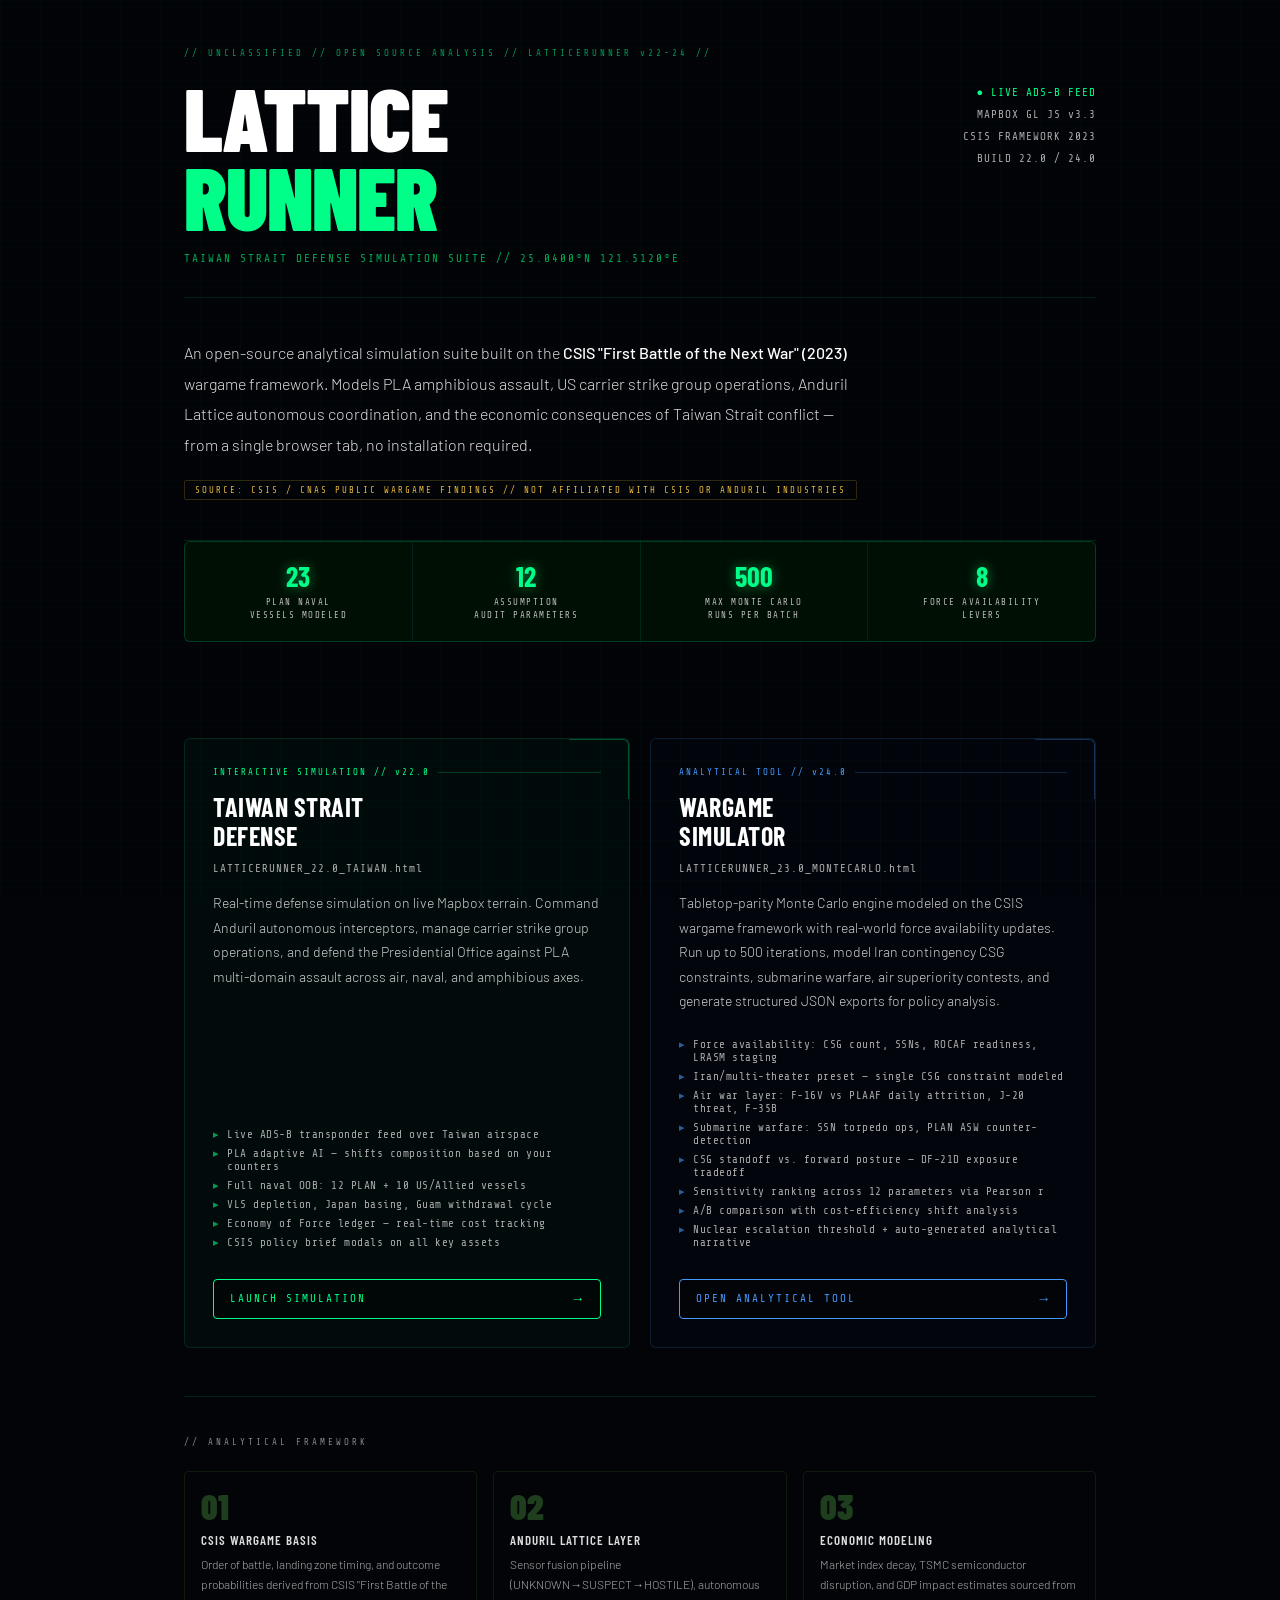
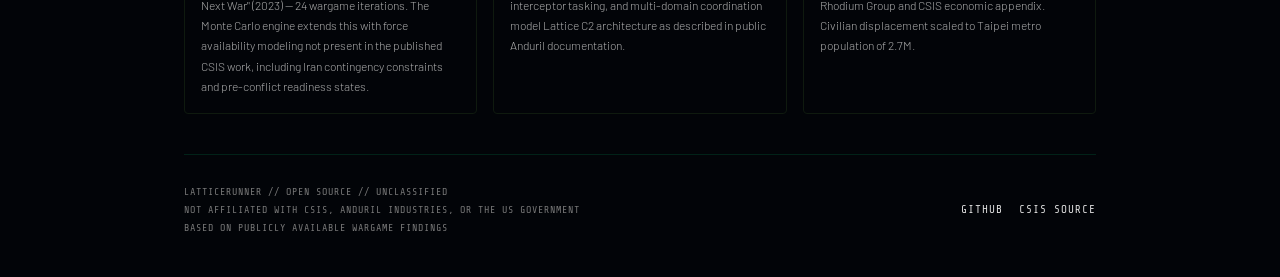
==== index.html @ 4194c7e8 "Add files via upload" ====
<!DOCTYPE html>
<html lang="en">
<head>
<meta charset="UTF-8">
<meta name="viewport" content="width=device-width, initial-scale=1.0">
<title>LATTICERUNNER — Taiwan Strait Defense System</title>
<style>
@import url('https://fonts.googleapis.com/css2?family=Share+Tech+Mono&family=Barlow+Condensed:wght@300;400;600;700;900&family=Barlow:wght@300;400&display=swap');

:root {
    --green:   #00ff88;
    --dim:     #00aa55;
    --red:     #ff3344;
    --gold:    #ffcc44;
    --blue:    #4499ff;
    --bg:      #020408;
    --panel:   rgba(0,255,136,0.03);
    --border:  rgba(0,255,136,0.12);
}

* { box-sizing: border-box; margin: 0; padding: 0; }

body {
    background: var(--bg);
    color: #ddd;
    font-family: 'Barlow', sans-serif;
    font-weight: 300;
    min-height: 100vh;
    overflow-x: hidden;
}

/* ── GRID BACKGROUND ── */
body::before {
    content: '';
    position: fixed; inset: 0;
    background-image:
        linear-gradient(rgba(0,255,136,0.025) 1px, transparent 1px),
        linear-gradient(90deg, rgba(0,255,136,0.025) 1px, transparent 1px);
    background-size: 40px 40px;
    pointer-events: none; z-index: 0;
}

/* ── SCAN LINE ── */
body::after {
    content: '';
    position: fixed; inset: 0;
    background: repeating-linear-gradient(
        0deg, transparent, transparent 2px,
        rgba(0,0,0,0.03) 2px, rgba(0,0,0,0.03) 4px
    );
    pointer-events: none; z-index: 0;
}

.wrap {
    position: relative; z-index: 1;
    max-width: 960px; margin: 0 auto;
    padding: 0 24px;
}

/* ── HEADER ── */
header {
    padding: 48px 0 0;
    border-bottom: 1px solid var(--border);
    margin-bottom: 0;
}

.header-top {
    display: flex; align-items: flex-start;
    justify-content: space-between;
    margin-bottom: 32px;
}

.classification {
    font-family: 'Share Tech Mono', monospace;
    font-size: 9px; letter-spacing: 3px;
    color: var(--green); opacity: 0.6;
    margin-bottom: 20px;
}

.title-block h1 {
    font-family: 'Barlow Condensed', sans-serif;
    font-weight: 900;
    font-size: clamp(52px, 8vw, 88px);
    line-height: 0.9;
    letter-spacing: -1px;
    color: #fff;
    text-transform: uppercase;
}

.title-block h1 span {
    color: var(--green);
    display: block;
}

.title-block .sub {
    font-family: 'Share Tech Mono', monospace;
    font-size: 11px; letter-spacing: 2px;
    color: var(--dim); margin-top: 16px;
}

.status-cluster {
    text-align: right;
    font-family: 'Share Tech Mono', monospace;
    font-size: 11px; color: #aaa;
    letter-spacing: 1px; line-height: 2;
    padding-top: 4px;
}

.status-cluster .live {
    color: var(--green);
    animation: blink 1.8s ease-in-out infinite;
}

@keyframes blink {
    0%,100% { opacity: 1; }
    50%      { opacity: 0.3; }
}

/* ── MISSION STATEMENT ── */
.mission {
    padding: 40px 0;
    border-bottom: 1px solid var(--border);
}

.mission p {
    font-size: 16px; line-height: 1.9; color: #ddd;
    max-width: 680px;
}

.mission p strong { color: #fff; font-weight: 500; }

.csis-badge {
    display: inline-block; margin-top: 20px;
    font-family: 'Share Tech Mono', monospace;
    font-size: 9px; letter-spacing: 2px;
    color: var(--gold); opacity: 0.9;
    border: 1px solid rgba(255,204,68,0.2);
    padding: 4px 10px; border-radius: 2px;
}

/* ── TOOL CARDS ── */
.tools {
    padding: 48px 0;
    display: grid;
    grid-template-columns: 1fr 1fr;
    gap: 20px;
}

@media (max-width: 680px) {
    .tools { grid-template-columns: 1fr; }
    .header-top { flex-direction: column; gap: 24px; }
    .status-cluster { text-align: left; }
}

.tool-card {
    background: var(--panel);
    border: 1px solid var(--border);
    border-radius: 6px;
    padding: 28px;
    display: flex; flex-direction: column;
    position: relative; overflow: hidden;
    transition: border-color 0.2s, background 0.2s;
    text-decoration: none;
    cursor: pointer;
}

.tool-card::before {
    content: '';
    position: absolute; top: 0; left: 0; right: 0;
    height: 2px;
    background: linear-gradient(90deg, transparent, var(--accent), transparent);
    opacity: 0; transition: opacity 0.2s;
}

.tool-card:hover { border-color: var(--accent); background: rgba(0,255,136,0.05); }
.tool-card:hover::before { opacity: 1; }

.tool-card.primary   { --accent: var(--green); }
.tool-card.secondary { --accent: var(--blue); border-color: rgba(68,153,255,0.15); background: rgba(68,153,255,0.02); }
.tool-card.secondary:hover { border-color: var(--blue); background: rgba(68,153,255,0.05); }

.tool-tag {
    font-family: 'Share Tech Mono', monospace;
    font-size: 9px; letter-spacing: 2px;
    color: var(--accent); margin-bottom: 16px;
    display: flex; align-items: center; gap: 8px;
}

.tool-tag::after {
    content: ''; flex: 1;
    height: 1px; background: var(--accent); opacity: 0.2;
}

.tool-card h2 {
    font-family: 'Barlow Condensed', sans-serif;
    font-weight: 700; font-size: 26px;
    color: #fff; letter-spacing: 0.5px;
    line-height: 1.1; margin-bottom: 12px;
    text-transform: uppercase;
}

.tool-card .version {
    font-family: 'Share Tech Mono', monospace;
    font-size: 11px; color: #aaa;
    margin-bottom: 16px; letter-spacing: 1px;
}

.tool-card p {
    font-size: 13px; line-height: 1.75;
    color: #ccc; flex: 1; margin-bottom: 24px; font-size: 14px;
}

.tool-features {
    list-style: none; margin-bottom: 24px;
}

.tool-features li {
    font-family: 'Share Tech Mono', monospace;
    font-size: 11px; color: #aaa;
    letter-spacing: 0.5px; margin-bottom: 6px;
    padding-left: 14px; position: relative;
}

.tool-features li::before {
    content: '▸'; position: absolute; left: 0;
    color: var(--accent); opacity: 0.6;
}

.launch-btn {
    display: flex; align-items: center;
    justify-content: space-between;
    padding: 11px 16px;
    background: rgba(0,0,0,0.4);
    border: 1px solid var(--accent);
    border-radius: 4px;
    font-family: 'Share Tech Mono', monospace;
    font-size: 11px; letter-spacing: 2px;
    color: var(--accent); text-decoration: none;
    transition: background 0.15s;
}

.launch-btn:hover { background: rgba(0,255,136,0.08); }
.tool-card.secondary .launch-btn:hover { background: rgba(68,153,255,0.08); }

.launch-arrow {
    font-size: 14px; transition: transform 0.15s;
}
.launch-btn:hover .launch-arrow { transform: translateX(4px); }

/* ── STATS ROW ── */
.stats-row {
    display: grid;
    grid-template-columns: repeat(4, 1fr);
    gap: 1px;
    background: var(--border);
    border: 1px solid var(--border);
    border-radius: 6px;
    overflow: hidden;
    margin-bottom: 48px;
}

@media (max-width: 580px) {
    .stats-row { grid-template-columns: repeat(2, 1fr); }
}

.stat-cell {
    background: rgba(0,12,0,0.8);
    padding: 20px 16px;
    text-align: center;
}

.stat-cell .num {
    font-family: 'Barlow Condensed', sans-serif;
    font-weight: 700; font-size: 28px;
    color: var(--green); line-height: 1;
    margin-bottom: 6px;
    text-shadow: 0 0 12px rgba(0,255,136,0.5);
}

.stat-cell .label {
    font-family: 'Share Tech Mono', monospace;
    font-size: 9px; letter-spacing: 1.5px;
    color: #bbb; text-transform: uppercase;
    line-height: 1.4;
}

/* ── FRAMEWORK SECTION ── */
.framework {
    border-top: 1px solid var(--border);
    padding: 40px 0;
}

.framework-title {
    font-family: 'Share Tech Mono', monospace;
    font-size: 9px; letter-spacing: 3px;
    color: #888; margin-bottom: 24px;
}

.framework-grid {
    display: grid;
    grid-template-columns: repeat(3, 1fr);
    gap: 16px;
}

@media (max-width: 580px) {
    .framework-grid { grid-template-columns: 1fr; }
}

.fw-item {
    padding: 16px;
    border: 1px solid #0f1a0f;
    border-radius: 4px;
}

.fw-item .fw-num {
    font-family: 'Barlow Condensed', sans-serif;
    font-weight: 900; font-size: 36px;
    color: #1e3e1e; line-height: 1;
    margin-bottom: 8px;
}

.fw-item .fw-title {
    font-family: 'Barlow Condensed', sans-serif;
    font-weight: 600; font-size: 13px;
    color: #ddd; letter-spacing: 1px;
    text-transform: uppercase; margin-bottom: 6px;
}

.fw-item .fw-desc {
    font-size: 12px; color: #aaa; line-height: 1.7;
}

/* ── FOOTER ── */
footer {
    border-top: 1px solid var(--border);
    padding: 28px 0 40px;
    display: flex; justify-content: space-between;
    align-items: center; flex-wrap: wrap; gap: 12px;
}

.footer-left {
    font-family: 'Share Tech Mono', monospace;
    font-size: 10px; color: #777; letter-spacing: 1px;
    line-height: 1.8;
}

.footer-right {
    display: flex; gap: 16px; align-items: center;
}

.footer-link {
    font-family: 'Share Tech Mono', monospace;
    font-size: 11px; color: #ddd; letter-spacing: 1px;
    text-decoration: none; transition: color 0.15s;
}
.footer-link:hover { color: var(--green); }

/* ── INTRO ANIMATION ── */
.fade-in {
    opacity: 0;
    transform: translateY(16px);
    animation: fadeUp 0.6s ease forwards;
}
.fade-in:nth-child(2) { animation-delay: 0.1s; }
.fade-in:nth-child(3) { animation-delay: 0.2s; }
.fade-in:nth-child(4) { animation-delay: 0.3s; }
.fade-in:nth-child(5) { animation-delay: 0.4s; }

@keyframes fadeUp {
    to { opacity: 1; transform: translateY(0); }
}

/* Corner decoration */
.corner-dec {
    position: absolute; top: 0; right: 0;
    width: 60px; height: 60px;
    border-top: 1px solid var(--accent);
    border-right: 1px solid var(--accent);
    opacity: 0.3; border-radius: 0 6px 0 0;
    pointer-events: none;
}
</style>
</head>
<body>
<div class="wrap">

    <header class="fade-in">
        <div class="classification">// UNCLASSIFIED // OPEN SOURCE ANALYSIS // LATTICERUNNER v22-24 //</div>
        <div class="header-top">
            <div class="title-block">
                <h1>LATTICE<span>RUNNER</span></h1>
                <div class="sub">TAIWAN STRAIT DEFENSE SIMULATION SUITE // 25.0400°N 121.5120°E</div>
            </div>
            <div class="status-cluster">
                <div class="live">● LIVE ADS-B FEED</div>
                <div>MAPBOX GL JS v3.3</div>
                <div>CSIS FRAMEWORK 2023</div>
                <div>BUILD 22.0 / 24.0</div>
            </div>
        </div>
    </header>

    <div class="mission fade-in">
        <p>
            An open-source analytical simulation suite built on the
            <strong>CSIS "First Battle of the Next War" (2023)</strong> wargame framework.
            Models PLA amphibious assault, US carrier strike group operations,
            Anduril Lattice autonomous coordination, and the economic consequences of
            Taiwan Strait conflict — from a single browser tab, no installation required.
        </p>
        <div class="csis-badge">SOURCE: CSIS / CNAS PUBLIC WARGAME FINDINGS // NOT AFFILIATED WITH CSIS OR ANDURIL INDUSTRIES</div>
    </div>

    <div class="stats-row fade-in">
        <div class="stat-cell">
            <div class="num">23</div>
            <div class="label">PLAN Naval<br>Vessels Modeled</div>
        </div>
        <div class="stat-cell">
            <div class="num">12</div>
            <div class="label">Assumption<br>Audit Parameters</div>
        </div>
        <div class="stat-cell">
            <div class="num">500</div>
            <div class="label">Max Monte Carlo<br>Runs per Batch</div>
        </div>
        <div class="stat-cell">
            <div class="num">8</div>
            <div class="label">Force Availability<br>Levers</div>
        </div>
    </div>

    <div class="tools fade-in">

        <div class="tool-card primary" onclick="window.location='LATTICERUNNER_22.0_TAIWAN.html'">
            <div class="corner-dec"></div>
            <div class="tool-tag">INTERACTIVE SIMULATION // v22.0</div>
            <h2>Taiwan Strait<br>Defense</h2>
            <div class="version">LATTICERUNNER_22.0_TAIWAN.html</div>
            <p>
                Real-time defense simulation on live Mapbox terrain. Command
                Anduril autonomous interceptors, manage carrier strike group
                operations, and defend the Presidential Office against PLA
                multi-domain assault across air, naval, and amphibious axes.
            </p>
            <ul class="tool-features">
                <li>Live ADS-B transponder feed over Taiwan airspace</li>
                <li>PLA adaptive AI — shifts composition based on your counters</li>
                <li>Full naval OOB: 12 PLAN + 10 US/Allied vessels</li>
                <li>VLS depletion, Japan basing, Guam withdrawal cycle</li>
                <li>Economy of Force ledger — real-time cost tracking</li>
                <li>CSIS policy brief modals on all key assets</li>
            </ul>
            <a class="launch-btn" href="LATTICERUNNER_22.0_TAIWAN.html">
                LAUNCH SIMULATION <span class="launch-arrow">→</span>
            </a>
        </div>

        <div class="tool-card secondary" onclick="window.location='LATTICERUNNER_23.0_MONTECARLO.html'">
            <div class="corner-dec" style="--accent:var(--blue)"></div>
            <div class="tool-tag" style="color:var(--blue)">ANALYTICAL TOOL // v24.0</div>
            <h2>Wargame<br>Simulator</h2>
            <div class="version">LATTICERUNNER_23.0_MONTECARLO.html</div>
            <p>
                Tabletop-parity Monte Carlo engine modeled on the CSIS
                wargame framework with real-world force availability updates.
                Run up to 500 iterations, model Iran contingency CSG constraints,
                submarine warfare, air superiority contests, and generate
                structured JSON exports for policy analysis.
            </p>
            <ul class="tool-features" style="--accent:var(--blue)">
                <li>Force availability: CSG count, SSNs, ROCAF readiness, LRASM staging</li>
                <li>Iran/multi-theater preset — single CSG constraint modeled</li>
                <li>Air war layer: F-16V vs PLAAF daily attrition, J-20 threat, F-35B</li>
                <li>Submarine warfare: SSN torpedo ops, PLAN ASW counter-detection</li>
                <li>CSG standoff vs. forward posture — DF-21D exposure tradeoff</li>
                <li>Sensitivity ranking across 12 parameters via Pearson r</li>
                <li>A/B comparison with cost-efficiency shift analysis</li>
                <li>Nuclear escalation threshold + auto-generated analytical narrative</li>
            </ul>
            <a class="launch-btn" href="LATTICERUNNER_23.0_MONTECARLO.html" style="border-color:var(--blue);color:var(--blue)">
                OPEN ANALYTICAL TOOL <span class="launch-arrow">→</span>
            </a>
        </div>

    </div>

    <div class="framework fade-in">
        <div class="framework-title">// ANALYTICAL FRAMEWORK</div>
        <div class="framework-grid">
            <div class="fw-item">
                <div class="fw-num">01</div>
                <div class="fw-title">CSIS Wargame Basis</div>
                <div class="fw-desc">Order of battle, landing zone timing, and outcome probabilities derived from CSIS "First Battle of the Next War" (2023) — 24 wargame iterations. The Monte Carlo engine extends this with force availability modeling not present in the published CSIS work, including Iran contingency constraints and pre-conflict readiness states.</div>
            </div>
            <div class="fw-item">
                <div class="fw-num">02</div>
                <div class="fw-title">Anduril Lattice Layer</div>
                <div class="fw-desc">Sensor fusion pipeline (UNKNOWN→SUSPECT→HOSTILE), autonomous interceptor tasking, and multi-domain coordination model Lattice C2 architecture as described in public Anduril documentation.</div>
            </div>
            <div class="fw-item">
                <div class="fw-num">03</div>
                <div class="fw-title">Economic Modeling</div>
                <div class="fw-desc">Market index decay, TSMC semiconductor disruption, and GDP impact estimates sourced from Rhodium Group and CSIS economic appendix. Civilian displacement scaled to Taipei metro population of 2.7M.</div>
            </div>
        </div>
    </div>

    <footer class="fade-in">
        <div class="footer-left">
            LATTICERUNNER // OPEN SOURCE // UNCLASSIFIED<br>
            NOT AFFILIATED WITH CSIS, ANDURIL INDUSTRIES, OR THE US GOVERNMENT<br>
            BASED ON PUBLICLY AVAILABLE WARGAME FINDINGS
        </div>
        <div class="footer-right">
            <a class="footer-link" href="https://github.com/Lattice-Runner/LATTICERUNNER-C2-Sim" target="_blank">GITHUB</a>
            <a class="footer-link" href="https://www.csis.org/analysis/first-battle-next-war" target="_blank">CSIS SOURCE</a>
        </div>
    </footer>

</div>
</body>
</html>
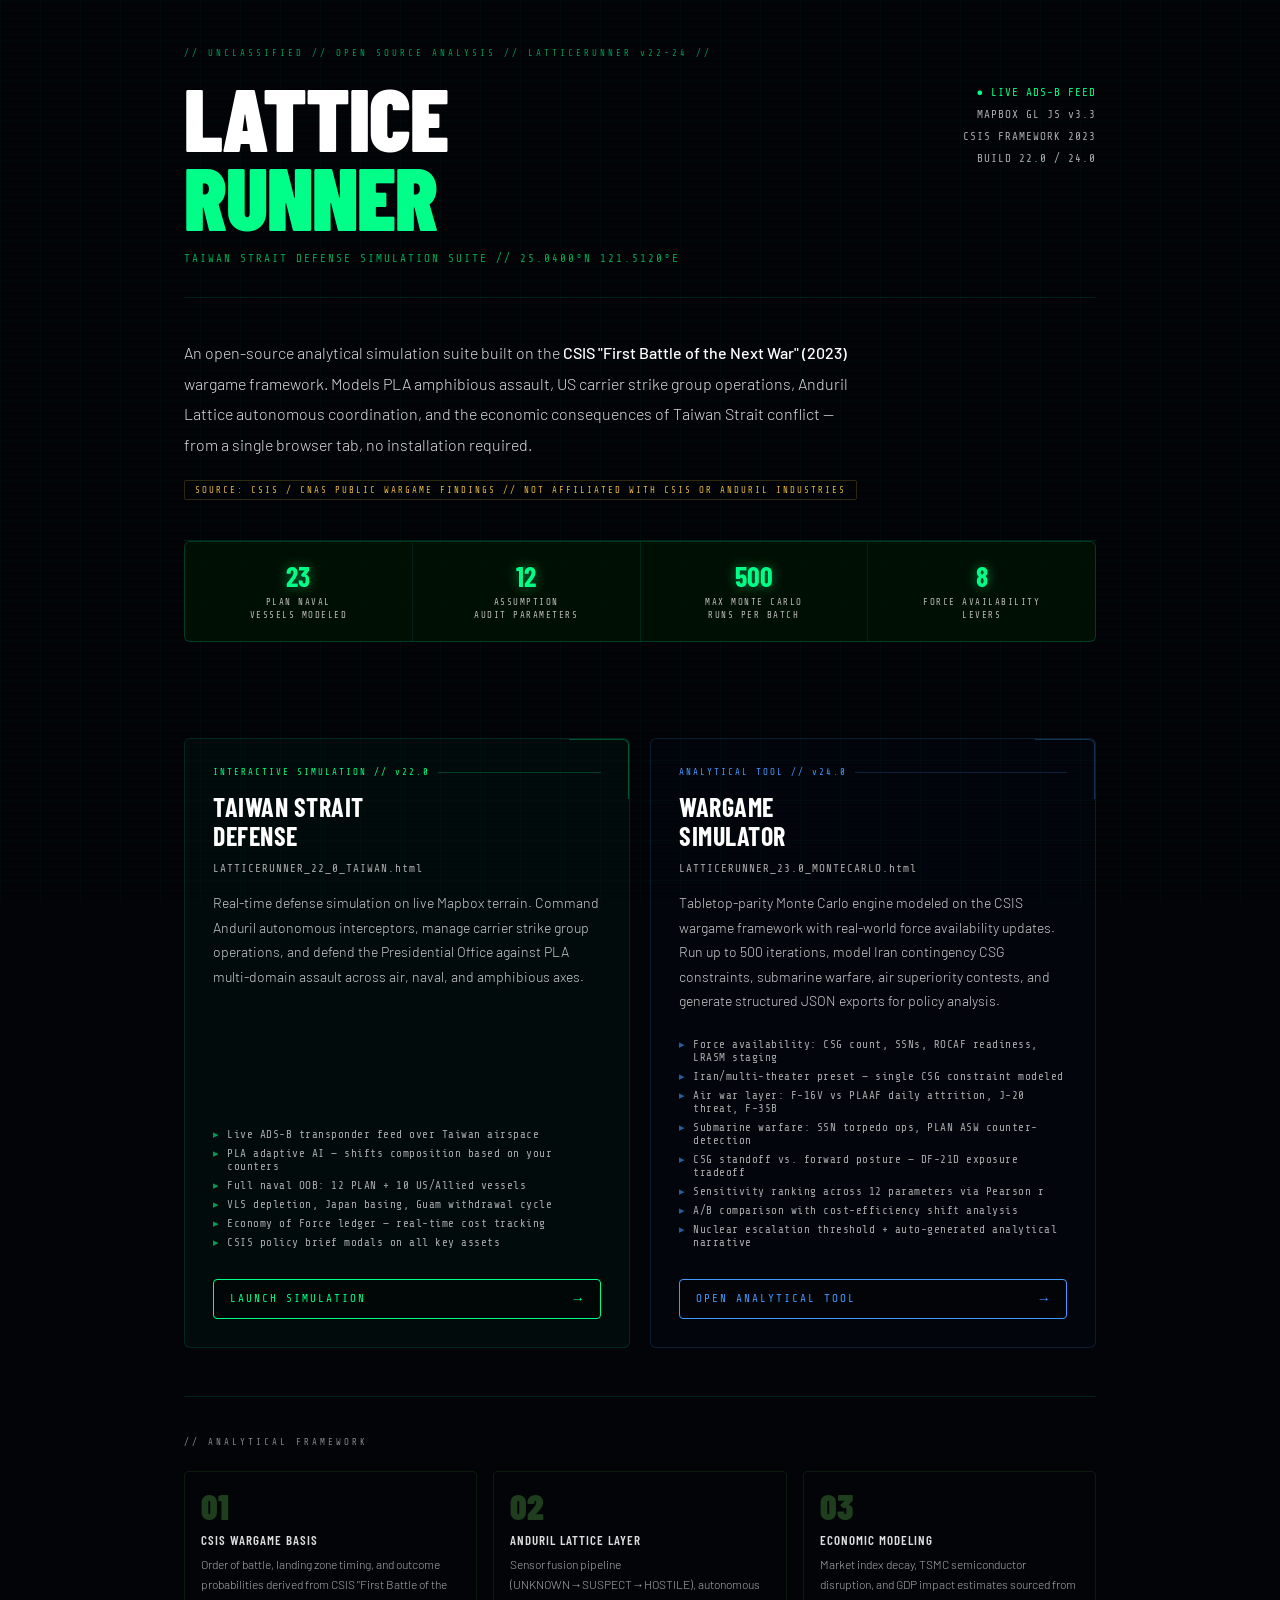
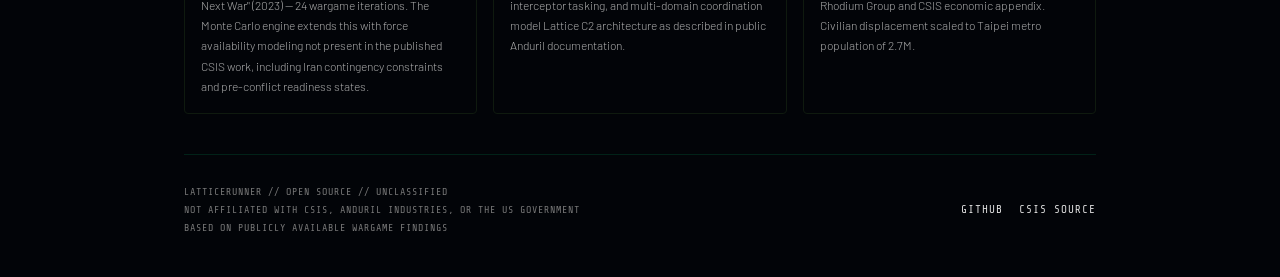
==== commit 3490842c: "Add files via upload" ====
--- a/index.html
+++ b/index.html
@@ -432,11 +432,11 @@
 
     <div class="tools fade-in">
 
-        <div class="tool-card primary" onclick="window.location='LATTICERUNNER_22.0_TAIWAN.html'">
+        <div class="tool-card primary" onclick="window.location='LATTICERUNNER_22_0_TAIWAN.html'">
             <div class="corner-dec"></div>
             <div class="tool-tag">INTERACTIVE SIMULATION // v22.0</div>
             <h2>Taiwan Strait<br>Defense</h2>
-            <div class="version">LATTICERUNNER_22.0_TAIWAN.html</div>
+            <div class="version">LATTICERUNNER_22_0_TAIWAN.html</div>
             <p>
                 Real-time defense simulation on live Mapbox terrain. Command
                 Anduril autonomous interceptors, manage carrier strike group
@@ -451,7 +451,7 @@
                 <li>Economy of Force ledger — real-time cost tracking</li>
                 <li>CSIS policy brief modals on all key assets</li>
             </ul>
-            <a class="launch-btn" href="LATTICERUNNER_22.0_TAIWAN.html">
+            <a class="launch-btn" href="LATTICERUNNER_22_0_TAIWAN.html">
                 LAUNCH SIMULATION <span class="launch-arrow">→</span>
             </a>
         </div>
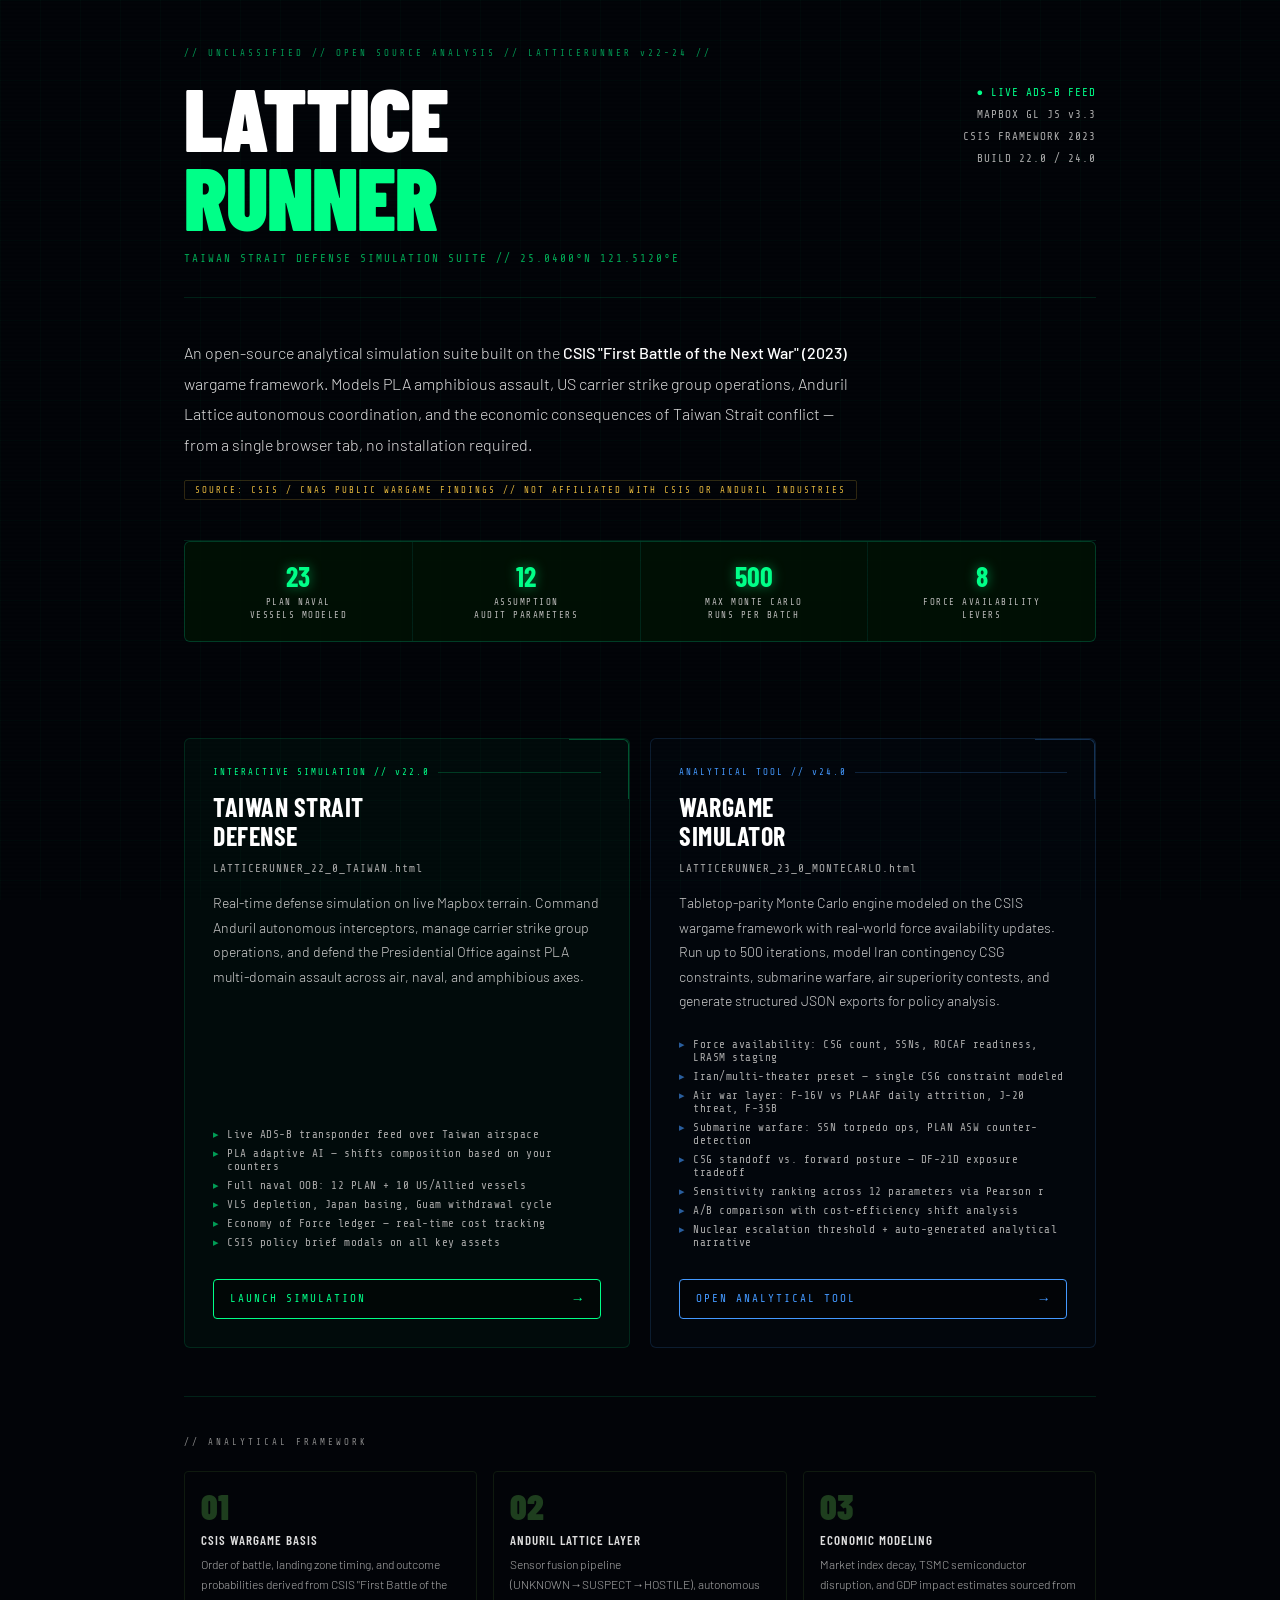
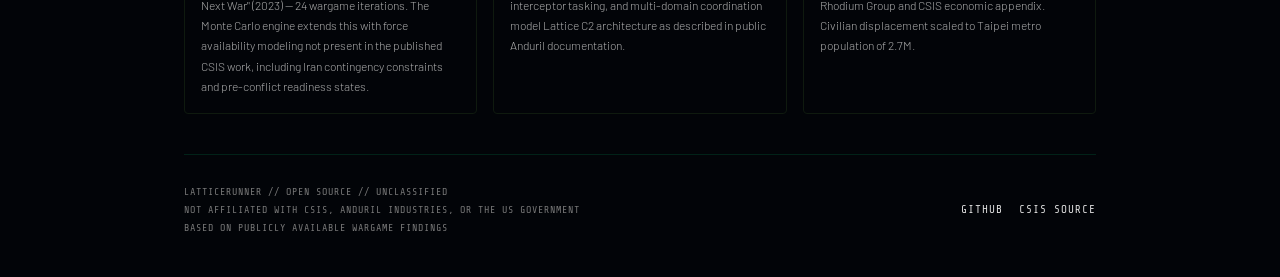
==== commit 64421554: "Add files via upload" ====
--- a/index.html
+++ b/index.html
@@ -456,11 +456,11 @@
             </a>
         </div>
 
-        <div class="tool-card secondary" onclick="window.location='LATTICERUNNER_23.0_MONTECARLO.html'">
+        <div class="tool-card secondary" onclick="window.location='LATTICERUNNER_23_0_MONTECARLO.html'">
             <div class="corner-dec" style="--accent:var(--blue)"></div>
             <div class="tool-tag" style="color:var(--blue)">ANALYTICAL TOOL // v24.0</div>
             <h2>Wargame<br>Simulator</h2>
-            <div class="version">LATTICERUNNER_23.0_MONTECARLO.html</div>
+            <div class="version">LATTICERUNNER_23_0_MONTECARLO.html</div>
             <p>
                 Tabletop-parity Monte Carlo engine modeled on the CSIS
                 wargame framework with real-world force availability updates.
@@ -478,7 +478,7 @@
                 <li>A/B comparison with cost-efficiency shift analysis</li>
                 <li>Nuclear escalation threshold + auto-generated analytical narrative</li>
             </ul>
-            <a class="launch-btn" href="LATTICERUNNER_23.0_MONTECARLO.html" style="border-color:var(--blue);color:var(--blue)">
+            <a class="launch-btn" href="LATTICERUNNER_23_0_MONTECARLO.html" style="border-color:var(--blue);color:var(--blue)">
                 OPEN ANALYTICAL TOOL <span class="launch-arrow">→</span>
             </a>
         </div>
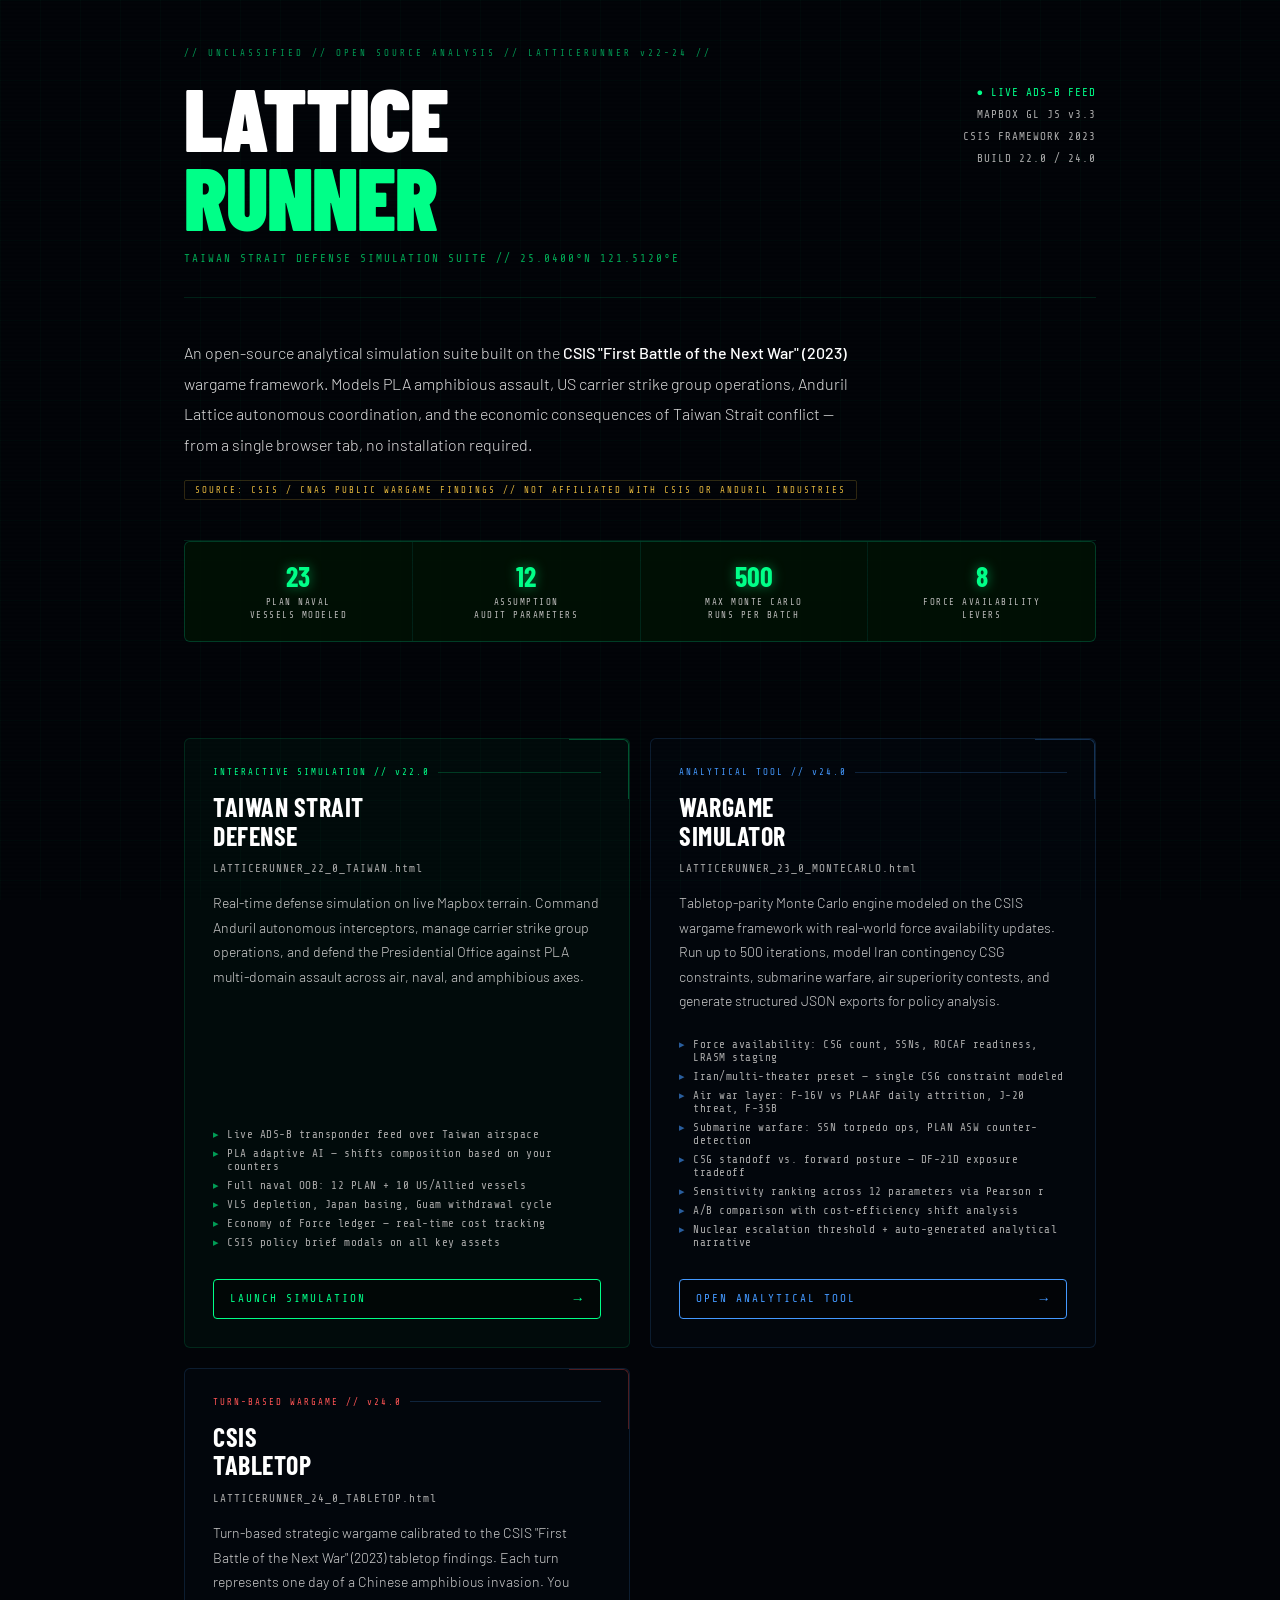
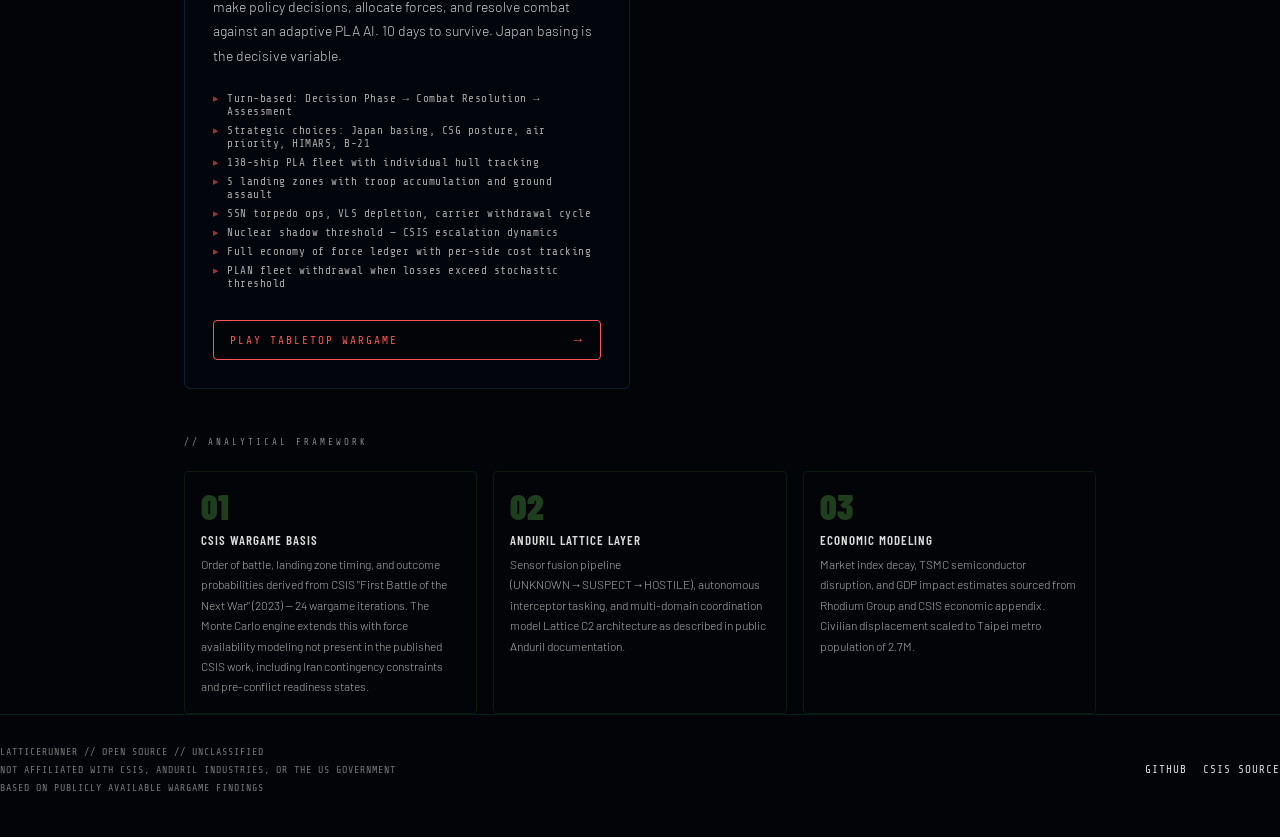
==== commit 1842a810: "Add files via upload" ====
--- a/index.html
+++ b/index.html
@@ -483,9 +483,34 @@
             </a>
         </div>
 
+        <div class="tool-card secondary" onclick="window.location='LATTICERUNNER_24_0_TABLETOP.html'">
+            <div class="corner-dec" style="--accent:#ff5555"></div>
+            <div class="tool-tag" style="color:#ff5555">TURN-BASED WARGAME // v24.0</div>
+            <h2>CSIS<br>Tabletop</h2>
+            <div class="version">LATTICERUNNER_24_0_TABLETOP.html</div>
+            <p>
+                Turn-based strategic wargame calibrated to the CSIS "First Battle
+                of the Next War" (2023) tabletop findings. Each turn represents
+                one day of a Chinese amphibious invasion. You make policy decisions,
+                allocate forces, and resolve combat against an adaptive PLA AI.
+                10 days to survive. Japan basing is the decisive variable.
+            </p>
+            <ul class="tool-features" style="--accent:#ff5555">
+                <li>Turn-based: Decision Phase → Combat Resolution → Assessment</li>
+                <li>Strategic choices: Japan basing, CSG posture, air priority, HIMARS, B-21</li>
+                <li>138-ship PLA fleet with individual hull tracking</li>
+                <li>5 landing zones with troop accumulation and ground assault</li>
+                <li>SSN torpedo ops, VLS depletion, carrier withdrawal cycle</li>
+                <li>Nuclear shadow threshold — CSIS escalation dynamics</li>
+                <li>Full economy of force ledger with per-side cost tracking</li>
+                <li>PLAN fleet withdrawal when losses exceed stochastic threshold</li>
+            </ul>
+            <a class="launch-btn" href="LATTICERUNNER_24_0_TABLETOP.html" style="border-color:#ff5555;color:#ff5555">
+                PLAY TABLETOP WARGAME <span class="launch-arrow">→</span>
+            </a>
+        </div>
+
     </div>
-
-    <div class="framework fade-in">
         <div class="framework-title">// ANALYTICAL FRAMEWORK</div>
         <div class="framework-grid">
             <div class="fw-item">
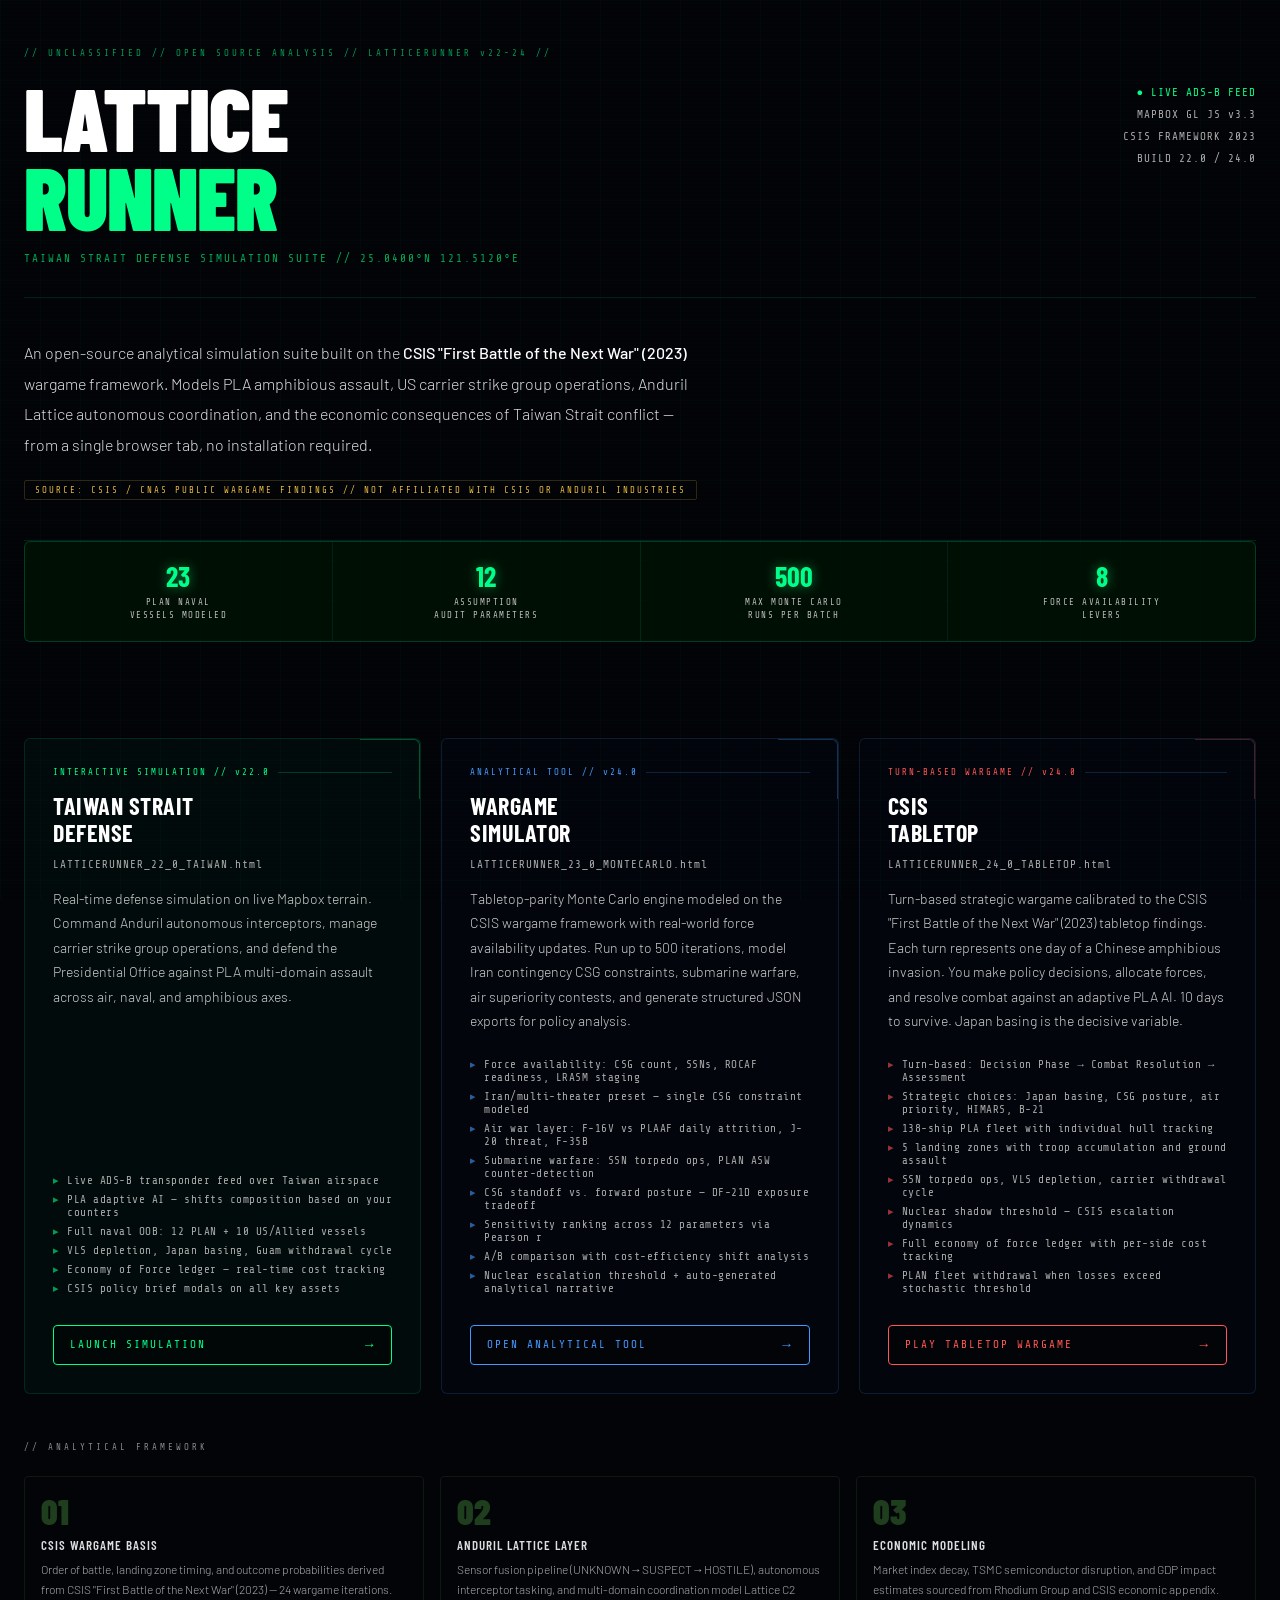
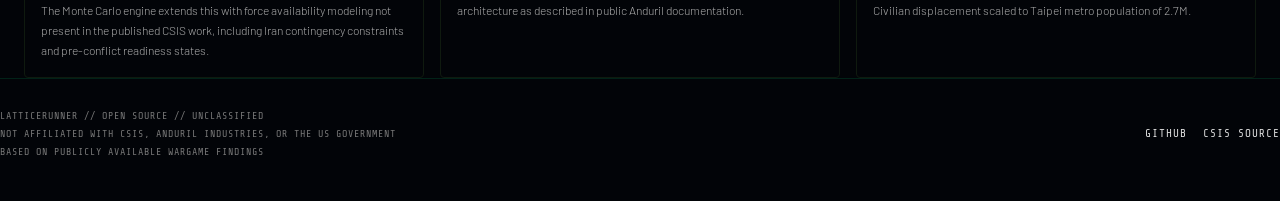
==== commit 581085a0: "Add files via upload" ====
--- a/index.html
+++ b/index.html
@@ -53,7 +53,7 @@
 
 .wrap {
     position: relative; z-index: 1;
-    max-width: 960px; margin: 0 auto;
+    max-width: 1320px; margin: 0 auto;
     padding: 0 24px;
 }
 
@@ -142,11 +142,11 @@
 .tools {
     padding: 48px 0;
     display: grid;
-    grid-template-columns: 1fr 1fr;
+    grid-template-columns: 1fr 1fr 1fr;
     gap: 20px;
 }
 
-@media (max-width: 680px) {
+@media (max-width: 960px) {
     .tools { grid-template-columns: 1fr; }
     .header-top { flex-direction: column; gap: 24px; }
     .status-cluster { text-align: left; }
@@ -193,7 +193,7 @@
 
 .tool-card h2 {
     font-family: 'Barlow Condensed', sans-serif;
-    font-weight: 700; font-size: 26px;
+    font-weight: 700; font-size: 24px;
     color: #fff; letter-spacing: 0.5px;
     line-height: 1.1; margin-bottom: 12px;
     text-transform: uppercase;
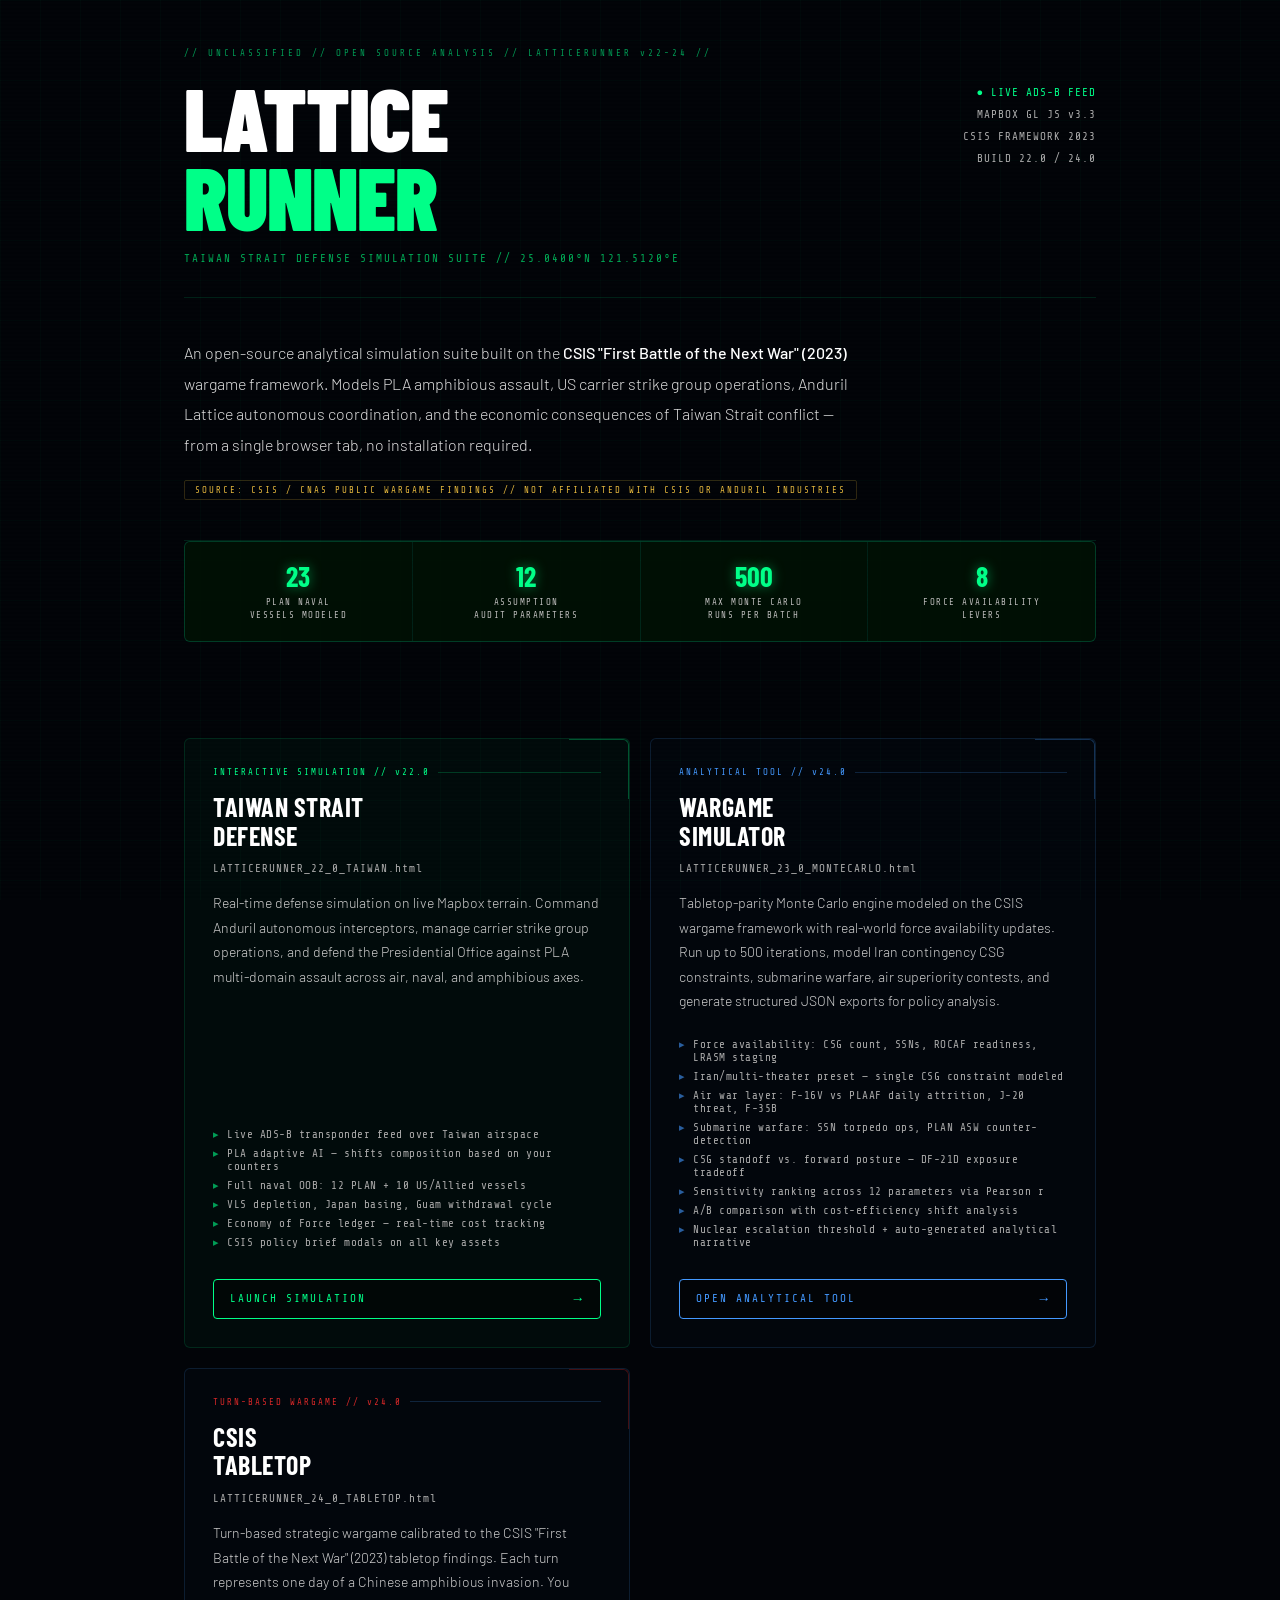
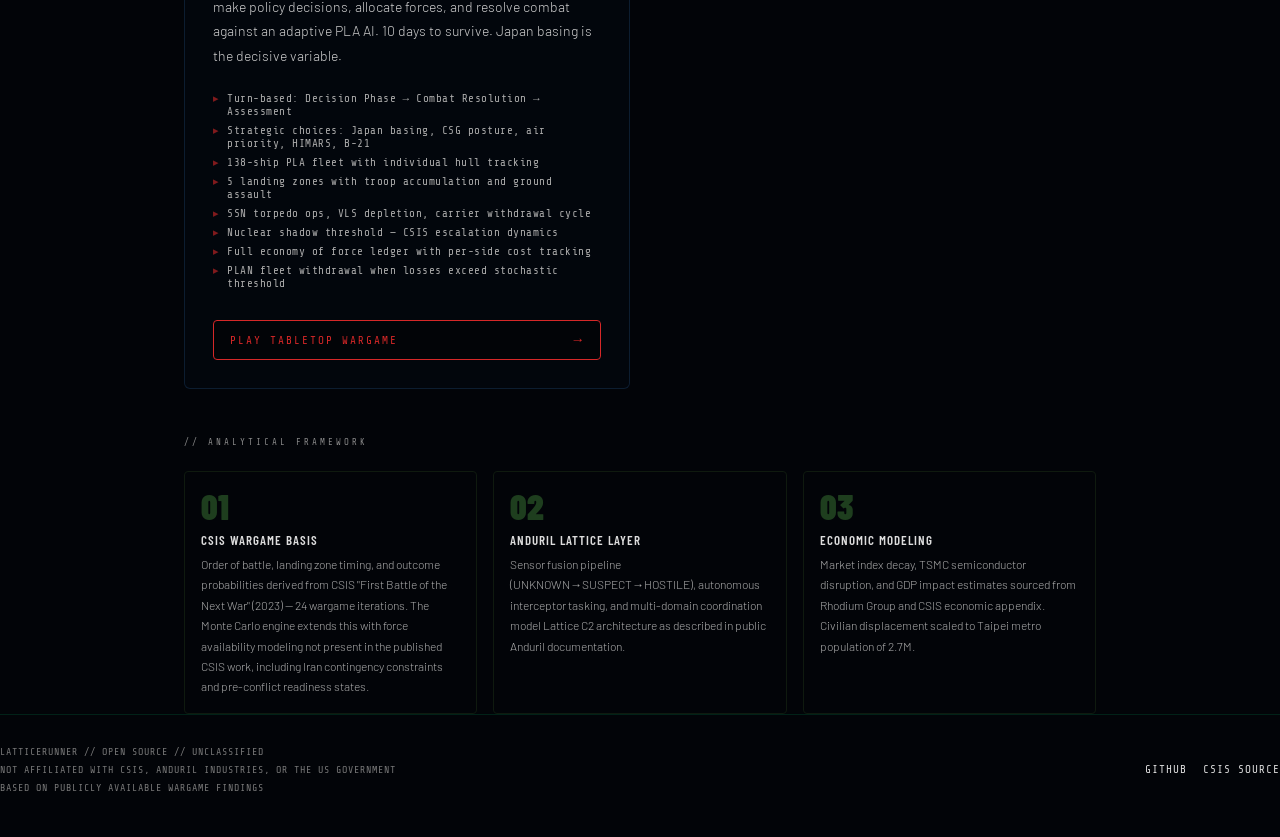
==== commit 6039eefc: "Add files via upload" ====
--- a/index.html
+++ b/index.html
@@ -53,7 +53,7 @@
 
 .wrap {
     position: relative; z-index: 1;
-    max-width: 1320px; margin: 0 auto;
+    max-width: 960px; margin: 0 auto;
     padding: 0 24px;
 }
 
@@ -142,11 +142,11 @@
 .tools {
     padding: 48px 0;
     display: grid;
-    grid-template-columns: 1fr 1fr 1fr;
+    grid-template-columns: 1fr 1fr;
     gap: 20px;
 }
 
-@media (max-width: 960px) {
+@media (max-width: 680px) {
     .tools { grid-template-columns: 1fr; }
     .header-top { flex-direction: column; gap: 24px; }
     .status-cluster { text-align: left; }
@@ -193,7 +193,7 @@
 
 .tool-card h2 {
     font-family: 'Barlow Condensed', sans-serif;
-    font-weight: 700; font-size: 24px;
+    font-weight: 700; font-size: 26px;
     color: #fff; letter-spacing: 0.5px;
     line-height: 1.1; margin-bottom: 12px;
     text-transform: uppercase;
@@ -484,8 +484,8 @@
         </div>
 
         <div class="tool-card secondary" onclick="window.location='LATTICERUNNER_24_0_TABLETOP.html'">
-            <div class="corner-dec" style="--accent:#ff5555"></div>
-            <div class="tool-tag" style="color:#ff5555">TURN-BASED WARGAME // v24.0</div>
+            <div class="corner-dec" style="--accent:#d62828"></div>
+            <div class="tool-tag" style="color:#d62828">TURN-BASED WARGAME // v24.0</div>
             <h2>CSIS<br>Tabletop</h2>
             <div class="version">LATTICERUNNER_24_0_TABLETOP.html</div>
             <p>
@@ -495,7 +495,7 @@
                 allocate forces, and resolve combat against an adaptive PLA AI.
                 10 days to survive. Japan basing is the decisive variable.
             </p>
-            <ul class="tool-features" style="--accent:#ff5555">
+            <ul class="tool-features" style="--accent:#d62828">
                 <li>Turn-based: Decision Phase → Combat Resolution → Assessment</li>
                 <li>Strategic choices: Japan basing, CSG posture, air priority, HIMARS, B-21</li>
                 <li>138-ship PLA fleet with individual hull tracking</li>
@@ -505,7 +505,7 @@
                 <li>Full economy of force ledger with per-side cost tracking</li>
                 <li>PLAN fleet withdrawal when losses exceed stochastic threshold</li>
             </ul>
-            <a class="launch-btn" href="LATTICERUNNER_24_0_TABLETOP.html" style="border-color:#ff5555;color:#ff5555">
+            <a class="launch-btn" href="LATTICERUNNER_24_0_TABLETOP.html" style="border-color:#d62828;color:#d62828">
                 PLAY TABLETOP WARGAME <span class="launch-arrow">→</span>
             </a>
         </div>
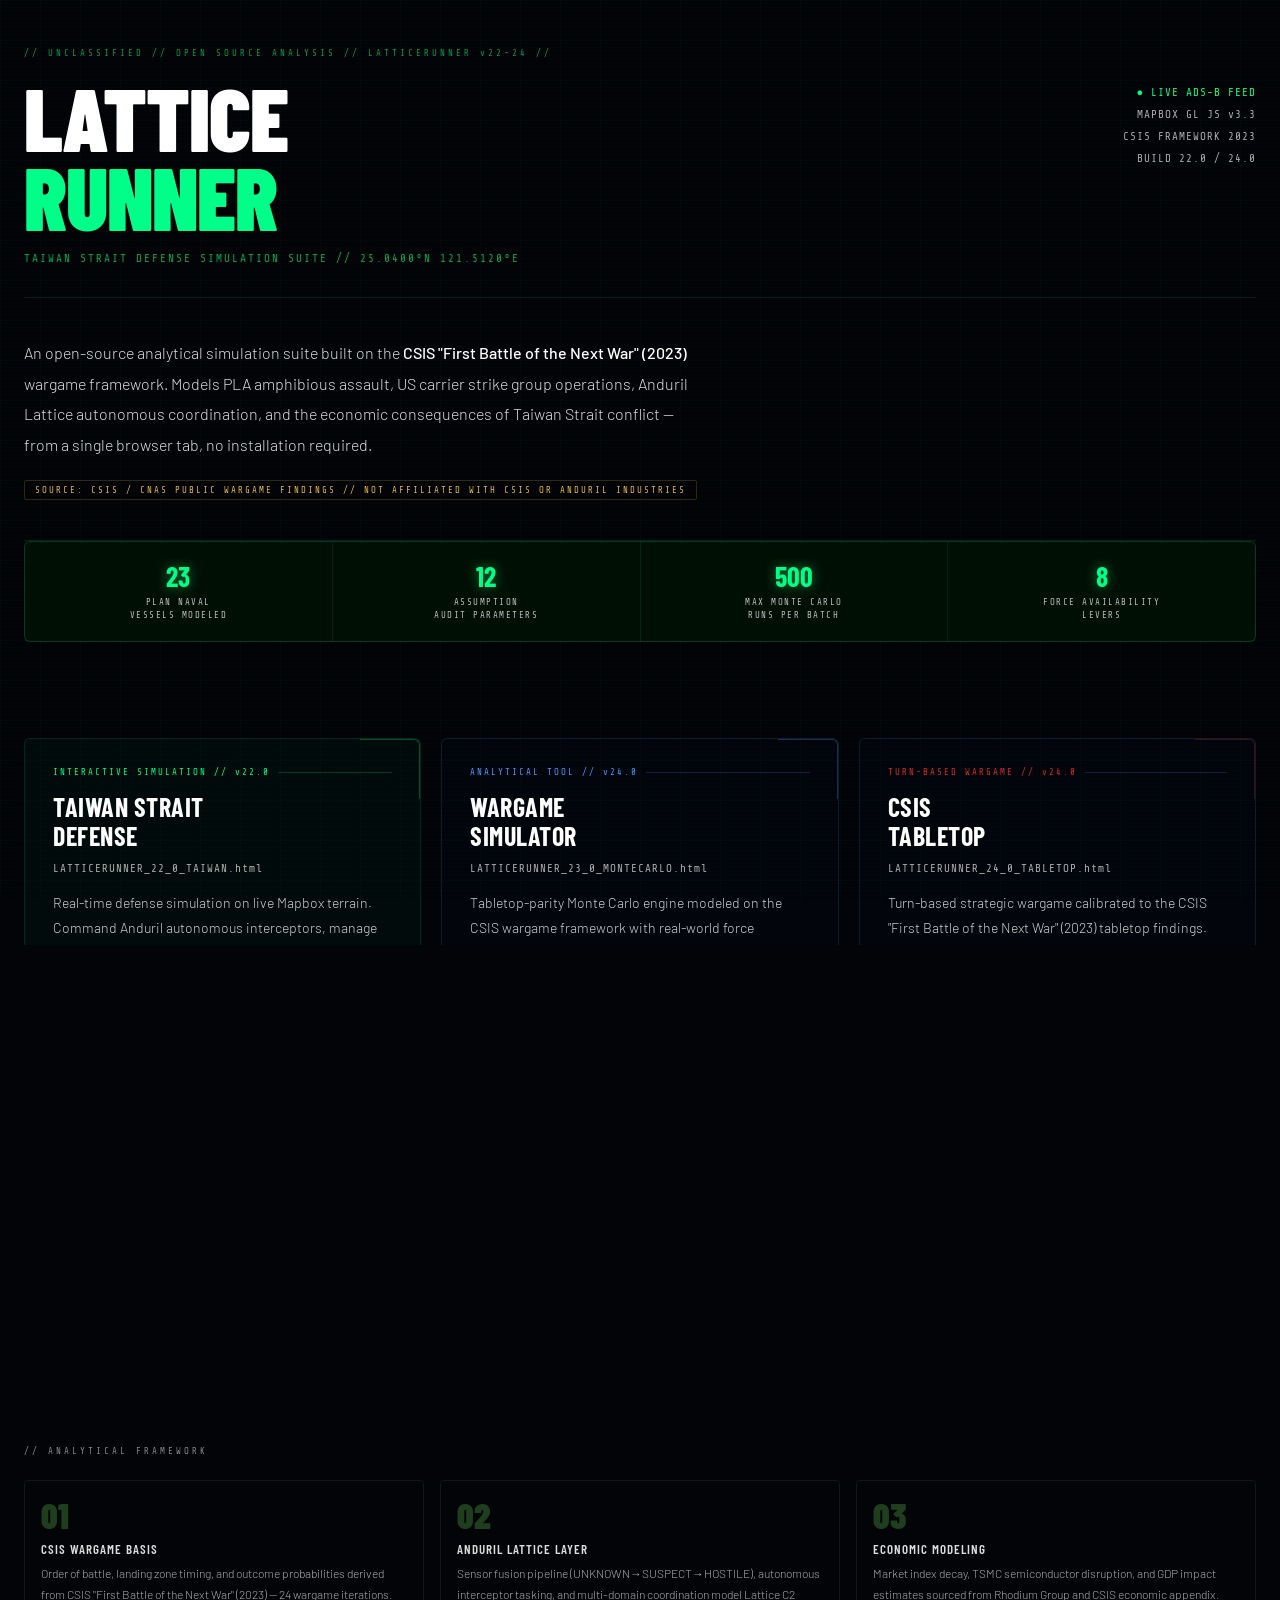
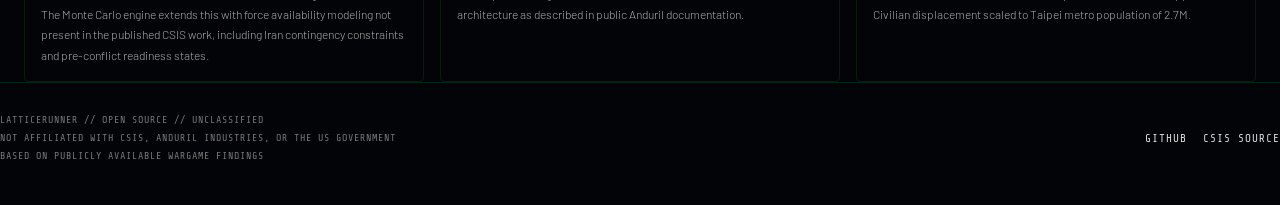
==== commit bf46f6c1: "Add files via upload" ====
--- a/index.html
+++ b/index.html
@@ -53,7 +53,7 @@
 
 .wrap {
     position: relative; z-index: 1;
-    max-width: 960px; margin: 0 auto;
+    max-width: 1320px; margin: 0 auto;
     padding: 0 24px;
 }
 
@@ -142,11 +142,11 @@
 .tools {
     padding: 48px 0;
     display: grid;
-    grid-template-columns: 1fr 1fr;
+    grid-template-columns: 1fr 1fr 1fr;
     gap: 20px;
 }
 
-@media (max-width: 680px) {
+@media (max-width: 960px) {
     .tools { grid-template-columns: 1fr; }
     .header-top { flex-direction: column; gap: 24px; }
     .status-cluster { text-align: left; }
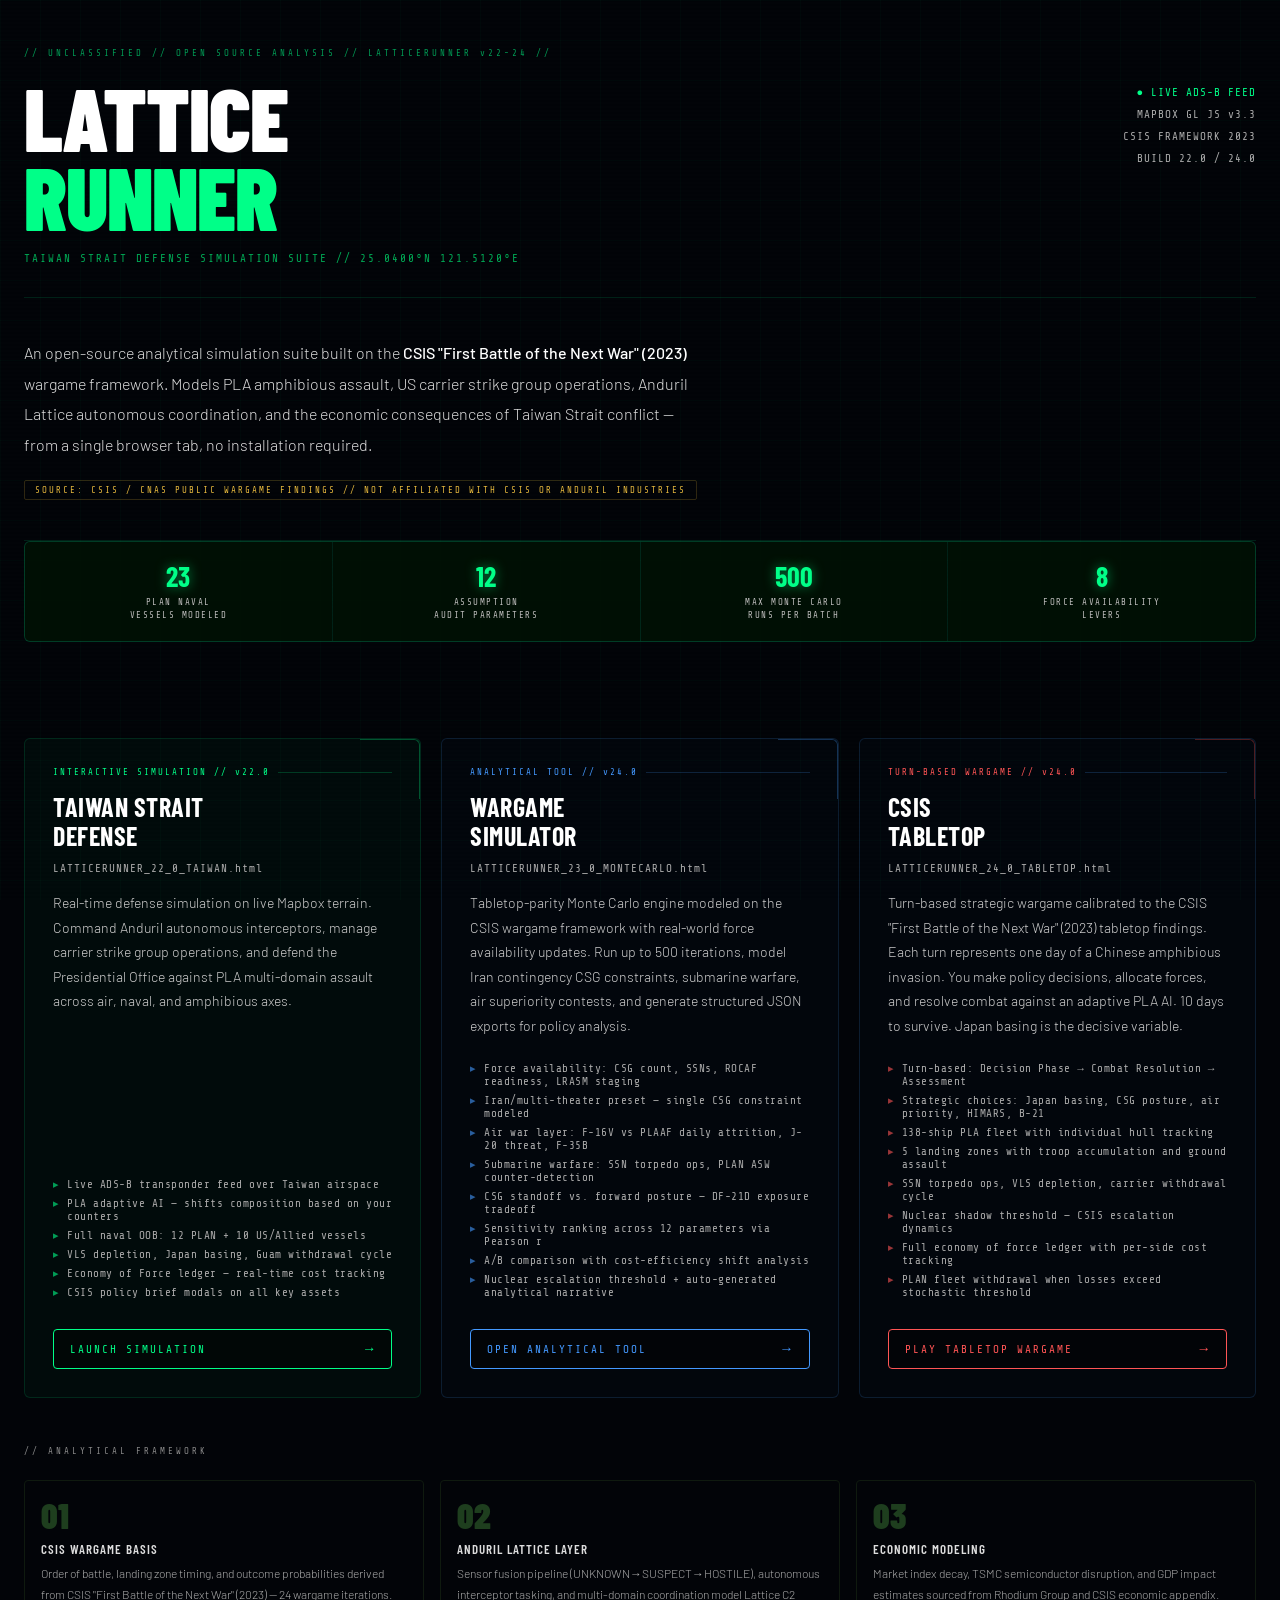
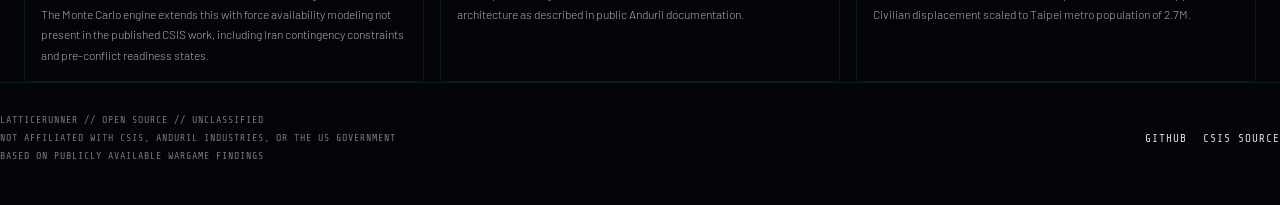
==== commit dd300c49: "Add files via upload" ====
--- a/index.html
+++ b/index.html
@@ -484,8 +484,8 @@
         </div>
 
         <div class="tool-card secondary" onclick="window.location='LATTICERUNNER_24_0_TABLETOP.html'">
-            <div class="corner-dec" style="--accent:#d62828"></div>
-            <div class="tool-tag" style="color:#d62828">TURN-BASED WARGAME // v24.0</div>
+            <div class="corner-dec" style="--accent:#ff5555"></div>
+            <div class="tool-tag" style="color:#ff5555">TURN-BASED WARGAME // v24.0</div>
             <h2>CSIS<br>Tabletop</h2>
             <div class="version">LATTICERUNNER_24_0_TABLETOP.html</div>
             <p>
@@ -495,7 +495,7 @@
                 allocate forces, and resolve combat against an adaptive PLA AI.
                 10 days to survive. Japan basing is the decisive variable.
             </p>
-            <ul class="tool-features" style="--accent:#d62828">
+            <ul class="tool-features" style="--accent:#ff5555">
                 <li>Turn-based: Decision Phase → Combat Resolution → Assessment</li>
                 <li>Strategic choices: Japan basing, CSG posture, air priority, HIMARS, B-21</li>
                 <li>138-ship PLA fleet with individual hull tracking</li>
@@ -505,7 +505,7 @@
                 <li>Full economy of force ledger with per-side cost tracking</li>
                 <li>PLAN fleet withdrawal when losses exceed stochastic threshold</li>
             </ul>
-            <a class="launch-btn" href="LATTICERUNNER_24_0_TABLETOP.html" style="border-color:#d62828;color:#d62828">
+            <a class="launch-btn" href="LATTICERUNNER_24_0_TABLETOP.html" style="border-color:#ff5555;color:#ff5555">
                 PLAY TABLETOP WARGAME <span class="launch-arrow">→</span>
             </a>
         </div>
